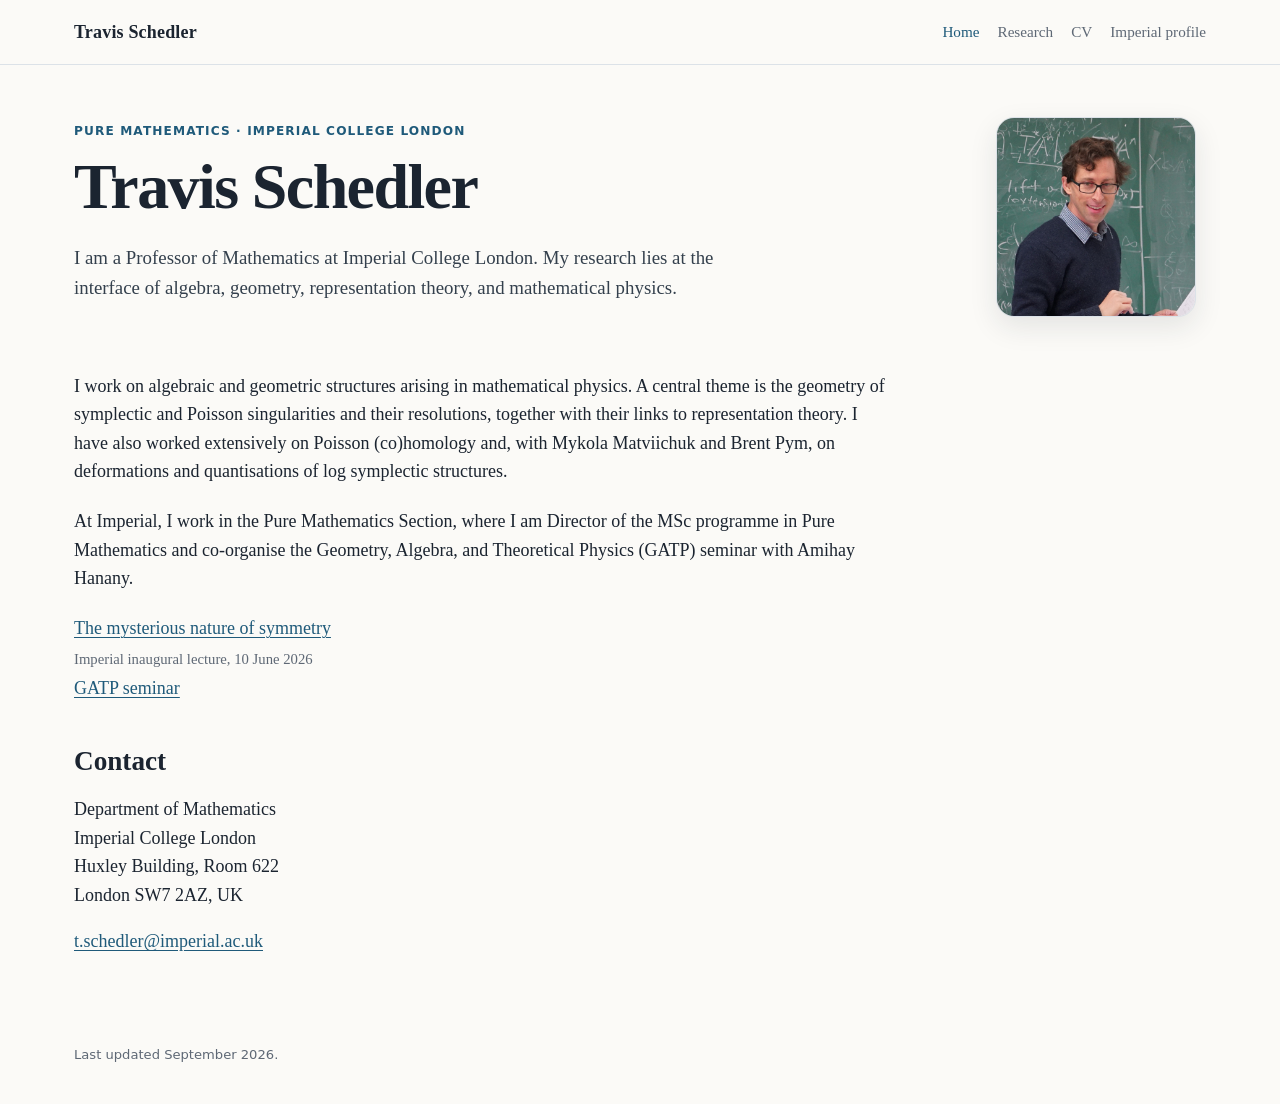
==== index.html @ 21d4279a "Add files via upload" ====
<!doctype html>
<html lang="en">
<head>
  <meta charset="utf-8">
  <meta name="viewport" content="width=device-width, initial-scale=1">
  <meta name="description" content="Travis Schedler, Professor of Mathematics at Imperial College London. Research in symplectic and Poisson geometry, representation theory, Poisson (co)homology, and log symplectic geometry.">
  <title>Travis Schedler | Mathematics</title>
  <link rel="stylesheet" href="style.css">
</head>
<body>
  <header class="site-header">
    <nav class="nav" aria-label="Main navigation">
      <span class="brand">Travis Schedler</span>
      <div class="nav-links">
        <span class="current-page" aria-current="page">Home</span>
        <a href="research.html">Research</a>
        <a href="cv.pdf">CV</a>
        <a href="https://profiles.imperial.ac.uk/t.schedler">Imperial profile</a>
      </div>
    </nav>
  </header>

  <main>
    <section class="hero">
      <div>
        <div class="eyebrow">Pure Mathematics · Imperial College London</div>
        <h1>Travis Schedler</h1>
        <p class="lede">I am a Professor of Mathematics at Imperial College London. My research lies at the interface of algebra, geometry, representation theory, and mathematical physics.</p>
      </div>
      <div class="hero-photo">
        <img class="photo" src="travis.jpeg" alt="Travis Schedler">
      </div>
    </section>

    <section class="home-copy">
      <p>I work on algebraic and geometric structures arising in mathematical physics. A central theme is the geometry of symplectic and Poisson singularities and their resolutions, together with their links to representation theory. I have also worked extensively on Poisson (co)homology and, with Mykola Matviichuk and Brent Pym, on deformations and quantisations of log symplectic structures.</p>

      <p>At Imperial, I work in the Pure Mathematics Section, where I am Director of the MSc programme in Pure Mathematics and co-organise the Geometry, Algebra, and Theoretical Physics (GATP) seminar with Amihay Hanany.</p>

      <p class="home-links">
        <a href="https://www.imperial.ac.uk/events/207243/the-mysterious-nature-of-symmetry/">The mysterious nature of symmetry</a><br>
        <span class="meta">Imperial inaugural lecture, 10 June 2026</span><br>
        <a href="https://www.imperial.ac.uk/pure-mathematics/seminars/geometry-algebra-and-theoretical-physics-seminars/">GATP seminar</a>
      </p>
    </section>

    <section>
      <h2>Contact</h2>
      <p>
        Department of Mathematics<br>
        Imperial College London<br>
        Huxley Building, Room 622<br>
        London SW7 2AZ, UK
      </p>
      <p><a href="mailto:t.schedler@imperial.ac.uk">t.schedler@imperial.ac.uk</a></p>
    </section>
  </main>

  <footer>
    Last updated September 2026.
  </footer>
</body>
</html>
---- style.css ----
:root {
  --ink: #1b2430;
  --muted: #5e6875;
  --paper: #fbfaf7;
  --panel: #ffffff;
  --line: #dce2e8;
  --accent: #1f5a7a;
  --accent-soft: #eaf2f6;
  --max: 1180px;
}

* { box-sizing: border-box; }
html { scroll-behavior: smooth; }
body {
  margin: 0;
  background: var(--paper);
  color: var(--ink);
  font-family: Georgia, "Times New Roman", serif;
  font-size: 18px;
  line-height: 1.58;
}

a { color: var(--accent); text-decoration-thickness: 1px; text-underline-offset: 3px; }
a:hover { text-decoration-thickness: 2px; }

.site-header {
  border-bottom: 1px solid var(--line);
  background: rgba(251,250,247,0.96);
}
.nav {
  max-width: var(--max);
  margin: 0 auto;
  padding: 18px 24px;
  display: flex;
  gap: 22px;
  align-items: center;
  justify-content: space-between;
}
.brand {
  font-weight: 700;
  color: var(--ink);
  text-decoration: none;
  letter-spacing: .01em;
}
.nav-links { display: flex; gap: 18px; flex-wrap: wrap; }
.nav-links a, .current-page { text-decoration: none; color: var(--muted); font-size: 0.95rem; }
.nav-links a:hover, .current-page { color: var(--accent); }

main {
  max-width: var(--max);
  margin: 0 auto;
  padding: 52px 24px 72px;
}
.hero {
  display: grid;
  grid-template-columns: minmax(0, 1fr) 210px;
  gap: 48px;
  align-items: center;
  margin-bottom: 46px;
}
.eyebrow {
  font-family: system-ui, -apple-system, BlinkMacSystemFont, "Segoe UI", sans-serif;
  text-transform: uppercase;
  letter-spacing: .09em;
  color: var(--accent);
  font-size: .76rem;
  font-weight: 700;
  margin-bottom: 8px;
}
h1, h2, h3 { line-height: 1.18; }
h1 { font-size: clamp(2.5rem, 5vw, 4rem); margin: 0 0 10px; font-weight: 600; letter-spacing: -.025em; }
h2 { font-size: 1.7rem; margin: 42px 0 14px; }
h3 { font-size: 1.15rem; margin: 28px 0 8px; }
.lede { font-size: 1.18rem; color: #34404d; max-width: 690px; }

.photo {
  width: 200px;
  height: 200px;
  object-fit: cover;
  border-radius: 18px;
  border: 1px solid var(--line);
  box-shadow: 0 10px 28px rgba(27,36,48,.10);
  background: var(--accent-soft);
}

.card {
  background: var(--panel);
  border: 1px solid var(--line);
  border-radius: 14px;
  padding: 22px 24px;
  margin: 24px 0;
}
.card h2, .card h3 { margin-top: 0; }


.clean-list { padding-left: 1.25rem; }
.clean-list li { margin-bottom: 8px; }
.pub-list { padding-left: 1.35rem; }
.pub-list li { margin-bottom: 14px; }
.meta { color: var(--muted); font-size: .92rem; }
.note { color: var(--muted); font-style: italic; }


.home-copy {
  max-width: 820px;
}
.home-copy p + p {
  margin-top: 1.35rem;
}
.home-links {
  line-height: 1.65;
}

.collaborator-list {
  list-style: none;
  padding: 0;
  margin: 14px 0 8px;
  display: grid;
  grid-template-columns: repeat(5, minmax(0, 1fr));
  column-gap: 28px;
  row-gap: 5px;
  font-size: .95rem;
}
.collaborator-list li {
  min-width: 0;
}

footer {
  max-width: var(--max);
  margin: 0 auto;
  padding: 0 24px 38px;
  color: var(--muted);
  font-family: system-ui, -apple-system, BlinkMacSystemFont, "Segoe UI", sans-serif;
  font-size: .82rem;
}

@media (max-width: 1000px) {
  .collaborator-list { grid-template-columns: repeat(4, minmax(0, 1fr)); }
}

@media (max-width: 820px) {
  .collaborator-list { grid-template-columns: repeat(3, minmax(0, 1fr)); }
}

@media (max-width: 700px) {
  body { font-size: 17px; }
  .nav { align-items: flex-start; gap: 12px; }
  .hero { grid-template-columns: 1fr; gap: 26px; }
  .hero-photo { order: -1; }
  .photo { width: 145px; height: 145px; }
  main { padding-top: 36px; }
  .collaborator-list { grid-template-columns: repeat(2, minmax(0, 1fr)); }
}

@media (max-width: 440px) {
  .collaborator-list { grid-template-columns: 1fr; }
}

/* Compact bibliography on the research page */
.publication-list {
  padding-left: 1.7rem;
  margin-top: 12px;
  font-size: 0.91rem;
  line-height: 1.42;
}
.publication-list li {
  padding-left: .18rem;
  margin-bottom: 9px;
}
.pub-title {
  font-weight: 600;
  color: var(--ink);
}
.pub-details {
  margin-top: 1px;
  color: #4f5a67;
  font-size: .92em;
}
.pub-links {
  white-space: nowrap;
  margin-left: .28rem;
}
.pub-link {
  display: inline-block;
  margin-left: .22rem;
  font-family: system-ui, -apple-system, BlinkMacSystemFont, "Segoe UI", sans-serif;
  font-size: .82em;
  text-decoration: none;
  border-bottom: 1px solid #b8c8d2;
}
.pub-link::before { content: "["; color: var(--muted); }
.pub-link::after { content: "]"; color: var(--muted); }
.publication-more {
  margin-top: 22px;
  font-size: .94rem;
}
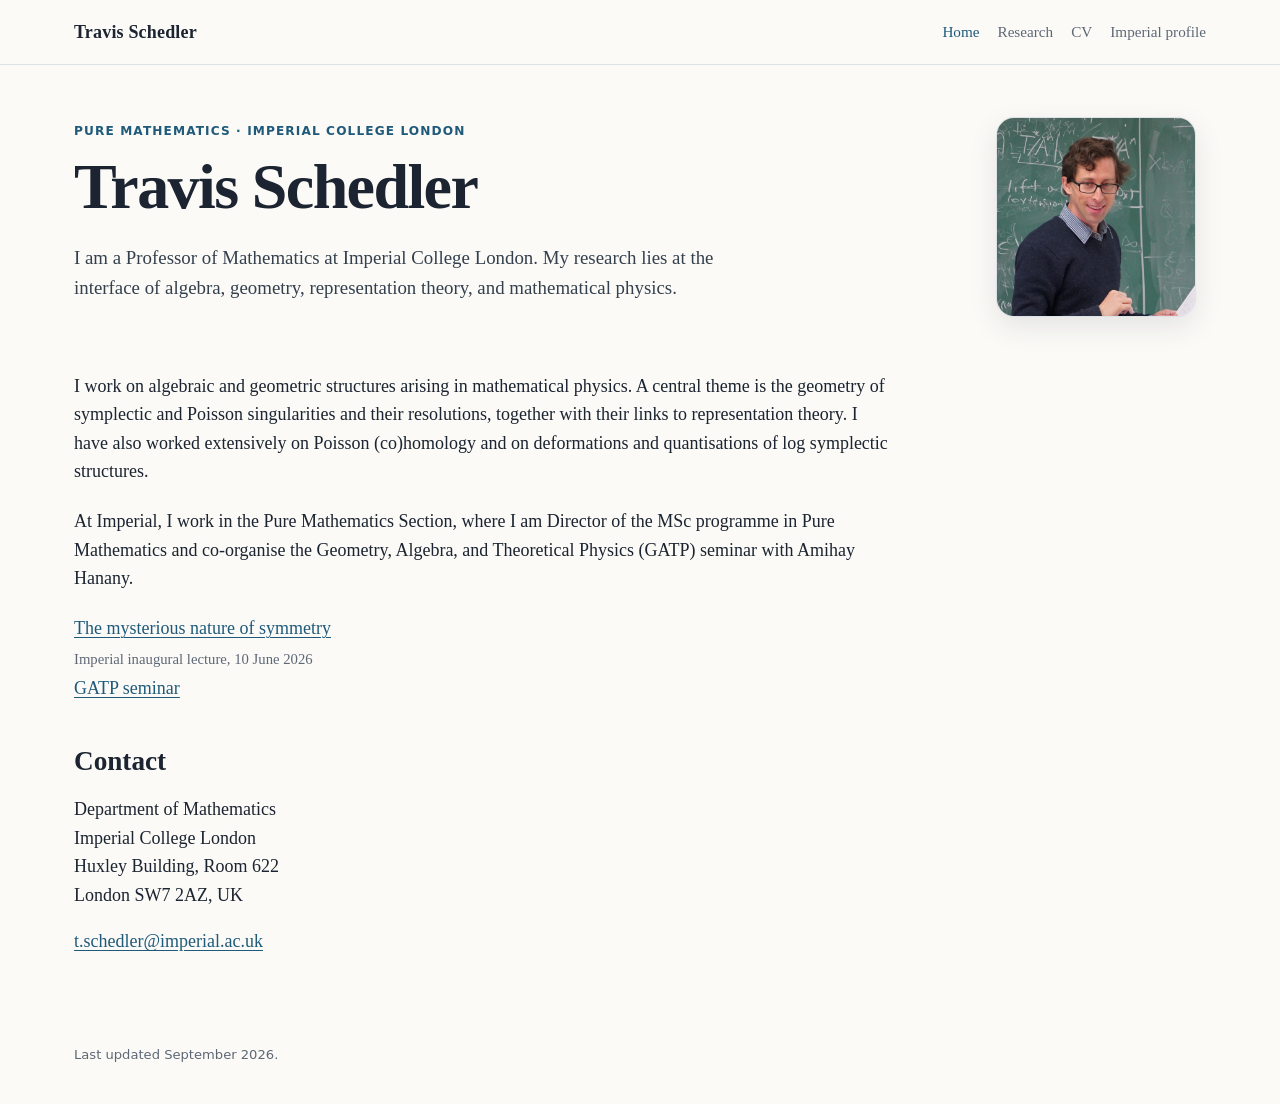
==== commit 74ba0938: "Add files via upload" ====
--- a/index.html
+++ b/index.html
@@ -33,7 +33,7 @@
     </section>
 
     <section class="home-copy">
-      <p>I work on algebraic and geometric structures arising in mathematical physics. A central theme is the geometry of symplectic and Poisson singularities and their resolutions, together with their links to representation theory. I have also worked extensively on Poisson (co)homology and, with Mykola Matviichuk and Brent Pym, on deformations and quantisations of log symplectic structures.</p>
+      <p>I work on algebraic and geometric structures arising in mathematical physics. A central theme is the geometry of symplectic and Poisson singularities and their resolutions, together with their links to representation theory. I have also worked extensively on Poisson (co)homology and on deformations and quantisations of log symplectic structures.</p>
 
       <p>At Imperial, I work in the Pure Mathematics Section, where I am Director of the MSc programme in Pure Mathematics and co-organise the Geometry, Algebra, and Theoretical Physics (GATP) seminar with Amihay Hanany.</p>
 
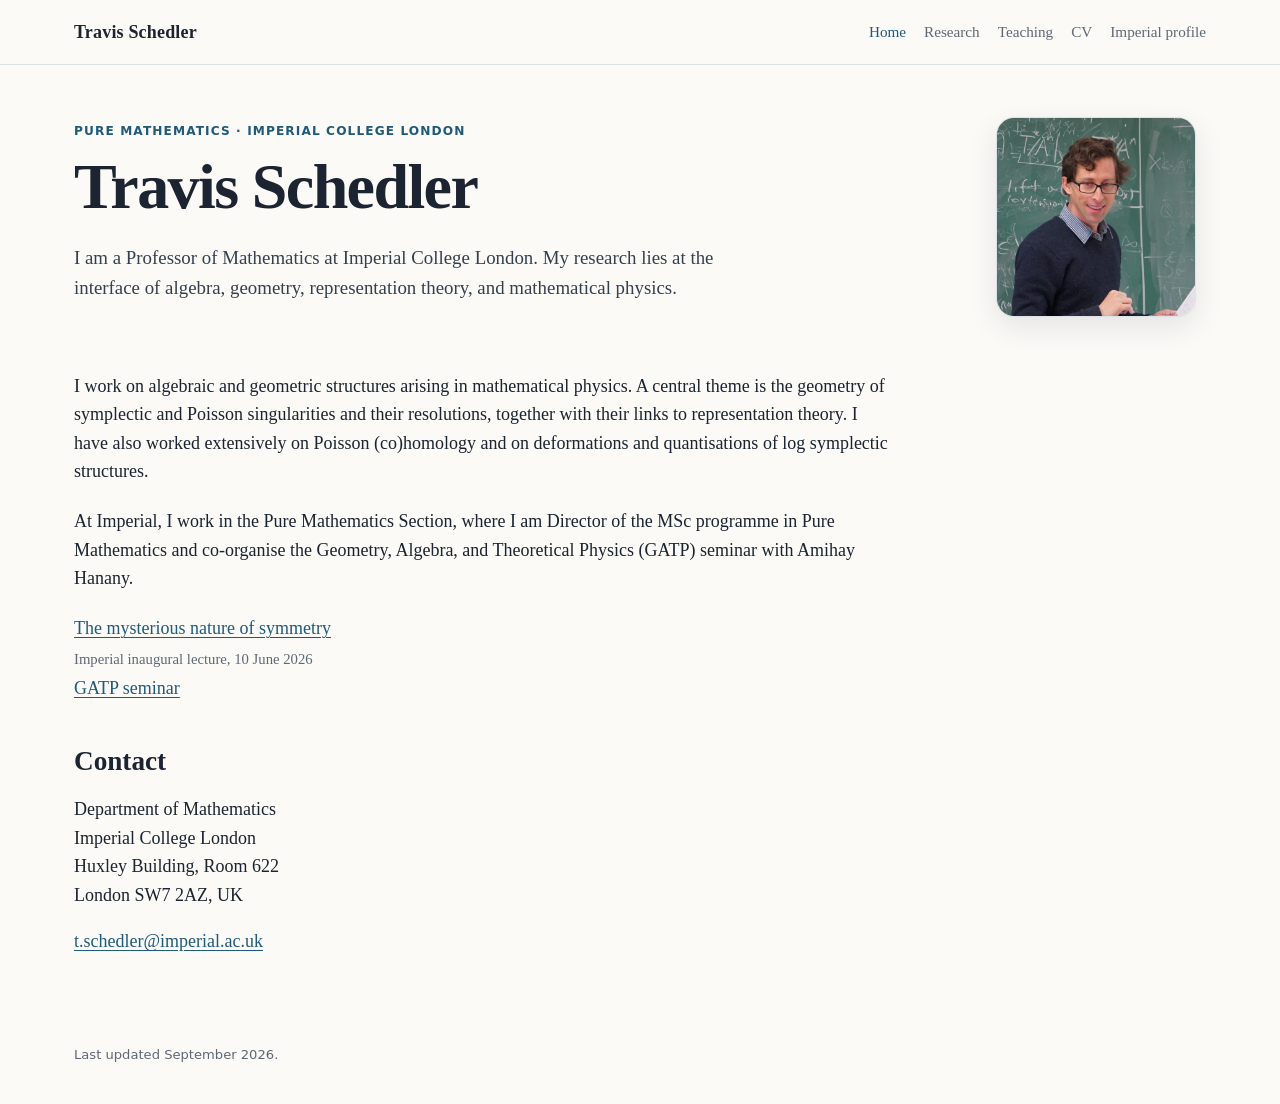
==== commit d9273167: "Add files via upload" ====
--- a/index.html
+++ b/index.html
@@ -14,6 +14,7 @@
       <div class="nav-links">
         <span class="current-page" aria-current="page">Home</span>
         <a href="research.html">Research</a>
+        <a href="teaching.html">Teaching</a>
         <a href="cv.pdf">CV</a>
         <a href="https://profiles.imperial.ac.uk/t.schedler">Imperial profile</a>
       </div>
